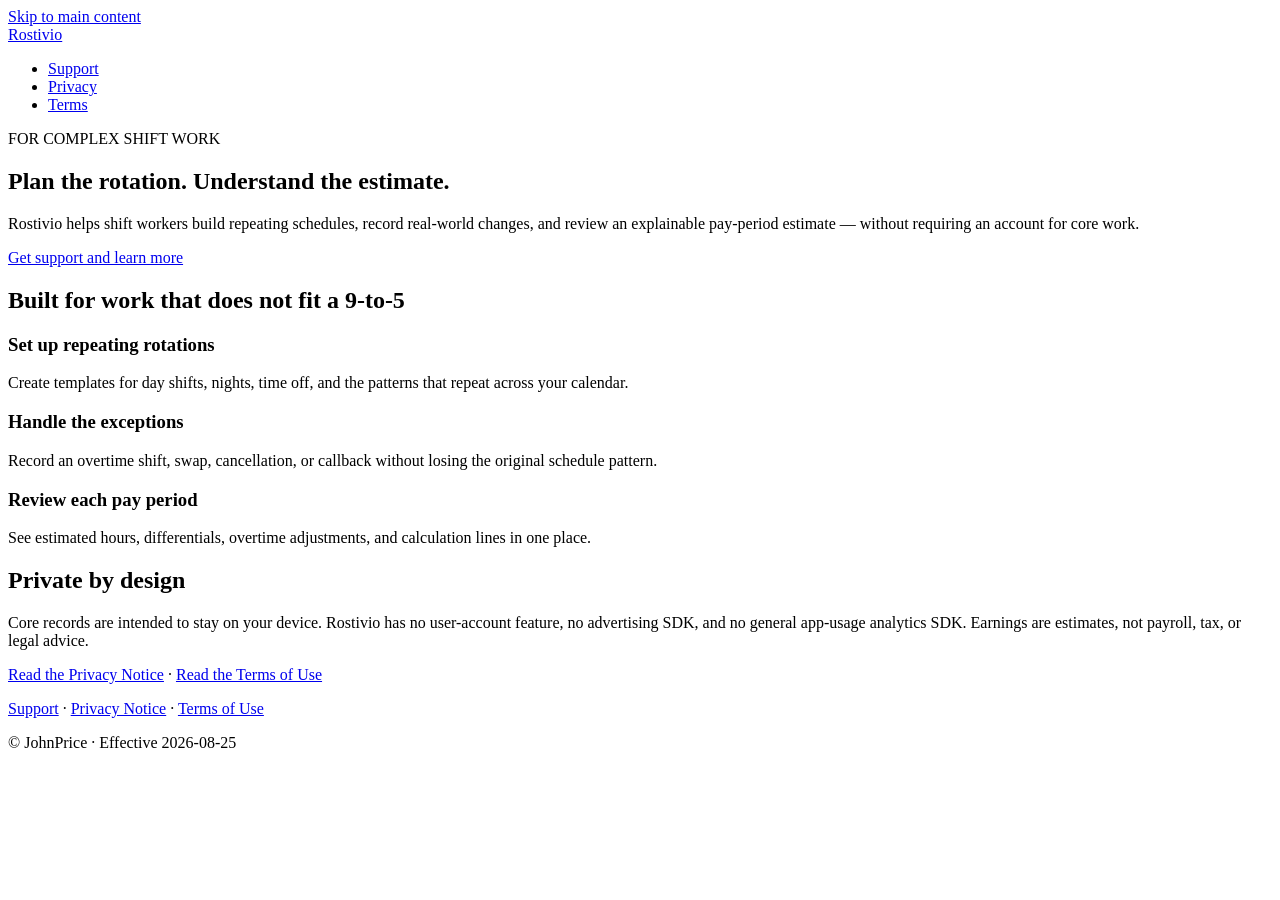
==== index.html @ 9d6a6869 "Update public website branding to Rostivio" ====
<!doctype html>
<html lang="en">
  <head>
    <meta charset="utf-8">
    <meta name="viewport" content="width=device-width, initial-scale=1">
    <meta name="description" content="Rostivio is an offline-first shift planner and pay-period estimate tool for complex schedules.">
    <link rel="canonical" href="https://johnpriceapps.github.io/shiftledger/index.html">
    <title>Rostivio — plan complex shifts with confidence</title>
    <link rel="stylesheet" href="styles.css">
  </head>
  <body>
    <a class="skip-link" href="#main">Skip to main content</a>
    <header>
      <nav aria-label="Primary">
        <a class="brand" href="index.html">Rostivio</a>
        <ul>
          <li><a href="support.html">Support</a></li>
          <li><a href="privacy.html">Privacy</a></li>
          <li><a href="terms.html">Terms</a></li>
        </ul>
      </nav>
    </header>
    <main id="main">
      <section class="hero" aria-labelledby="hero-title">
        <p class="eyebrow">FOR COMPLEX SHIFT WORK</p>
        <h1 id="hero-title">Plan the rotation. Understand the estimate.</h1>
        <p class="lead">Rostivio helps shift workers build repeating schedules, record real-world changes, and review an explainable pay-period estimate — without requiring an account for core work.</p>
        <p><a class="button" href="support.html">Get support and learn more</a></p>
      </section>
      <section aria-labelledby="made-for-title">
        <h2 id="made-for-title">Built for work that does not fit a 9-to-5</h2>
        <div class="feature-grid">
          <article>
            <h3>Set up repeating rotations</h3>
            <p>Create templates for day shifts, nights, time off, and the patterns that repeat across your calendar.</p>
          </article>
          <article>
            <h3>Handle the exceptions</h3>
            <p>Record an overtime shift, swap, cancellation, or callback without losing the original schedule pattern.</p>
          </article>
          <article>
            <h3>Review each pay period</h3>
            <p>See estimated hours, differentials, overtime adjustments, and calculation lines in one place.</p>
          </article>
        </div>
      </section>
      <section class="trust" aria-labelledby="trust-title">
        <h2 id="trust-title">Private by design</h2>
        <p>Core records are intended to stay on your device. Rostivio has no user-account feature, no advertising SDK, and no general app-usage analytics SDK. Earnings are estimates, not payroll, tax, or legal advice.</p>
        <p><a href="privacy.html">Read the Privacy Notice</a> · <a href="terms.html">Read the Terms of Use</a></p>
      </section>
    </main>
    <footer>
      <p><a href="support.html">Support</a> · <a href="privacy.html">Privacy Notice</a> · <a href="terms.html">Terms of Use</a></p>
      <p>© JohnPrice · Effective 2026-08-25</p>
    </footer>
  </body>
</html>
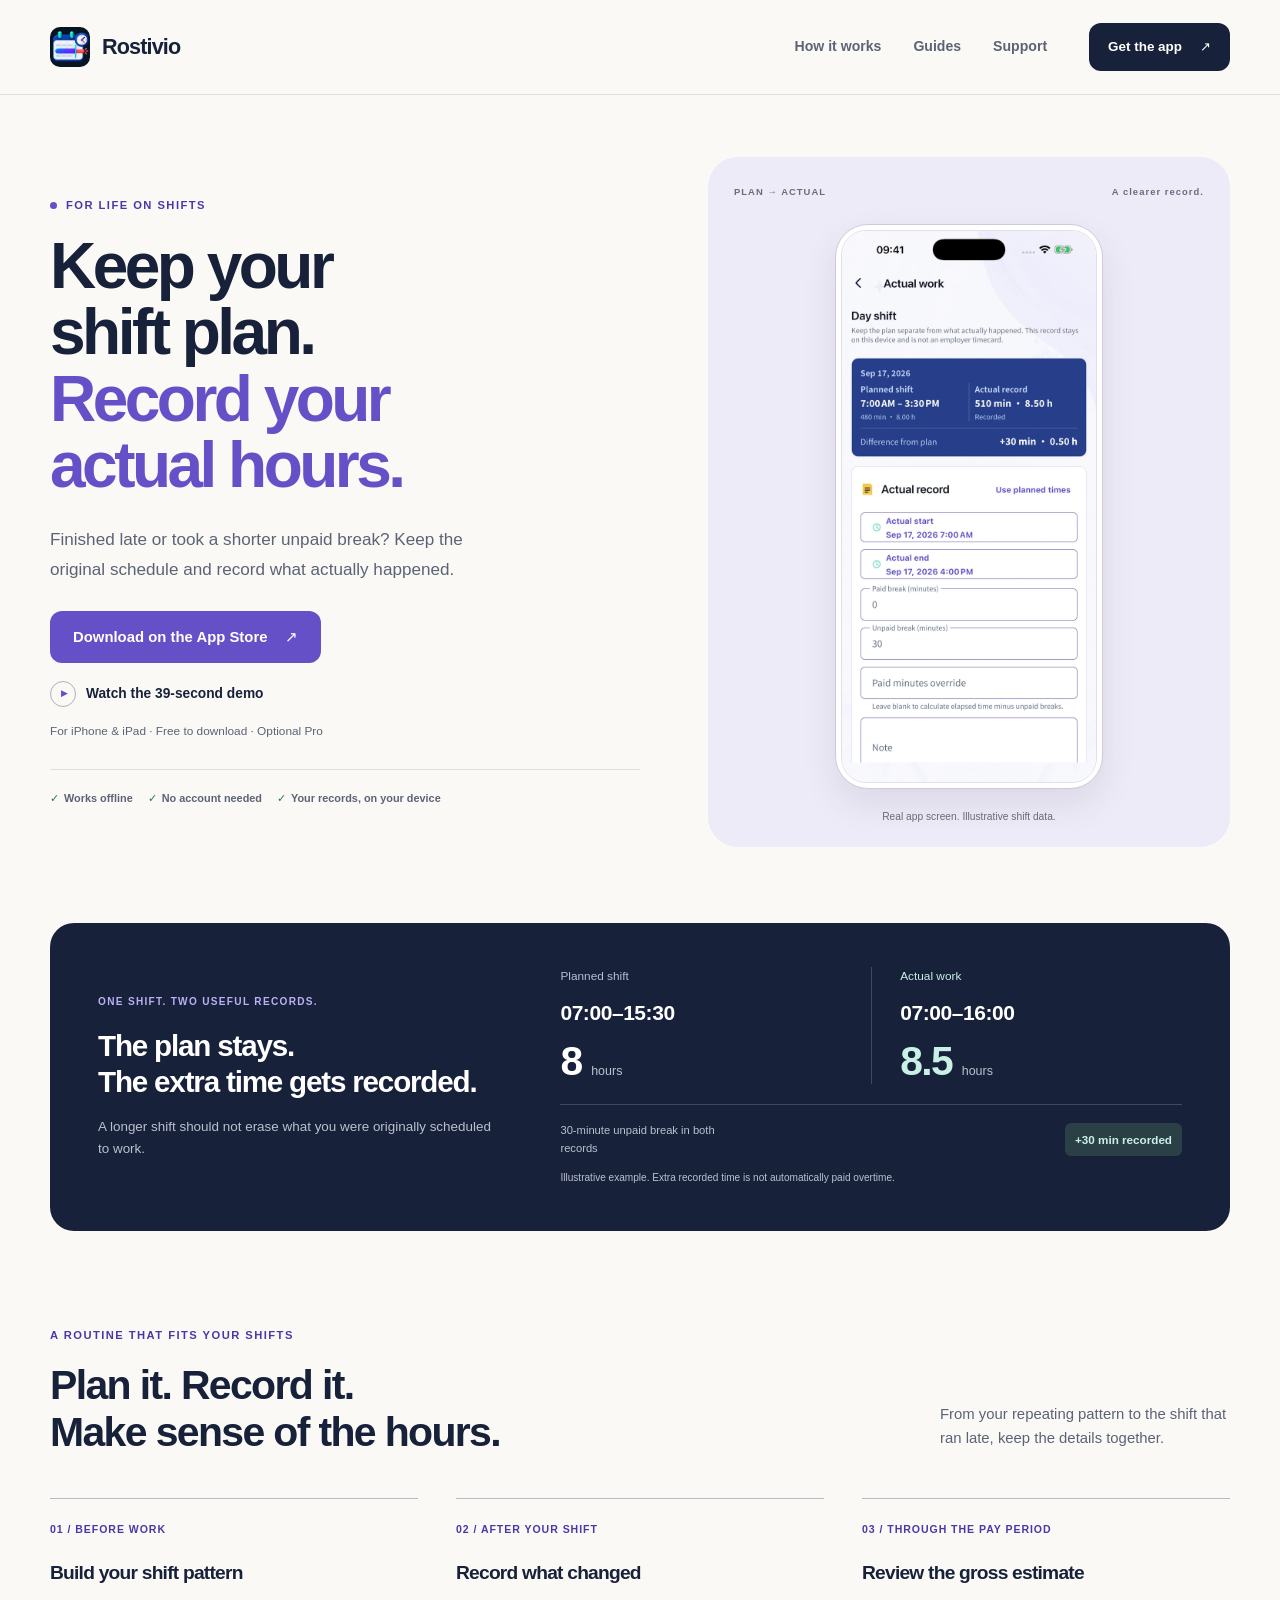
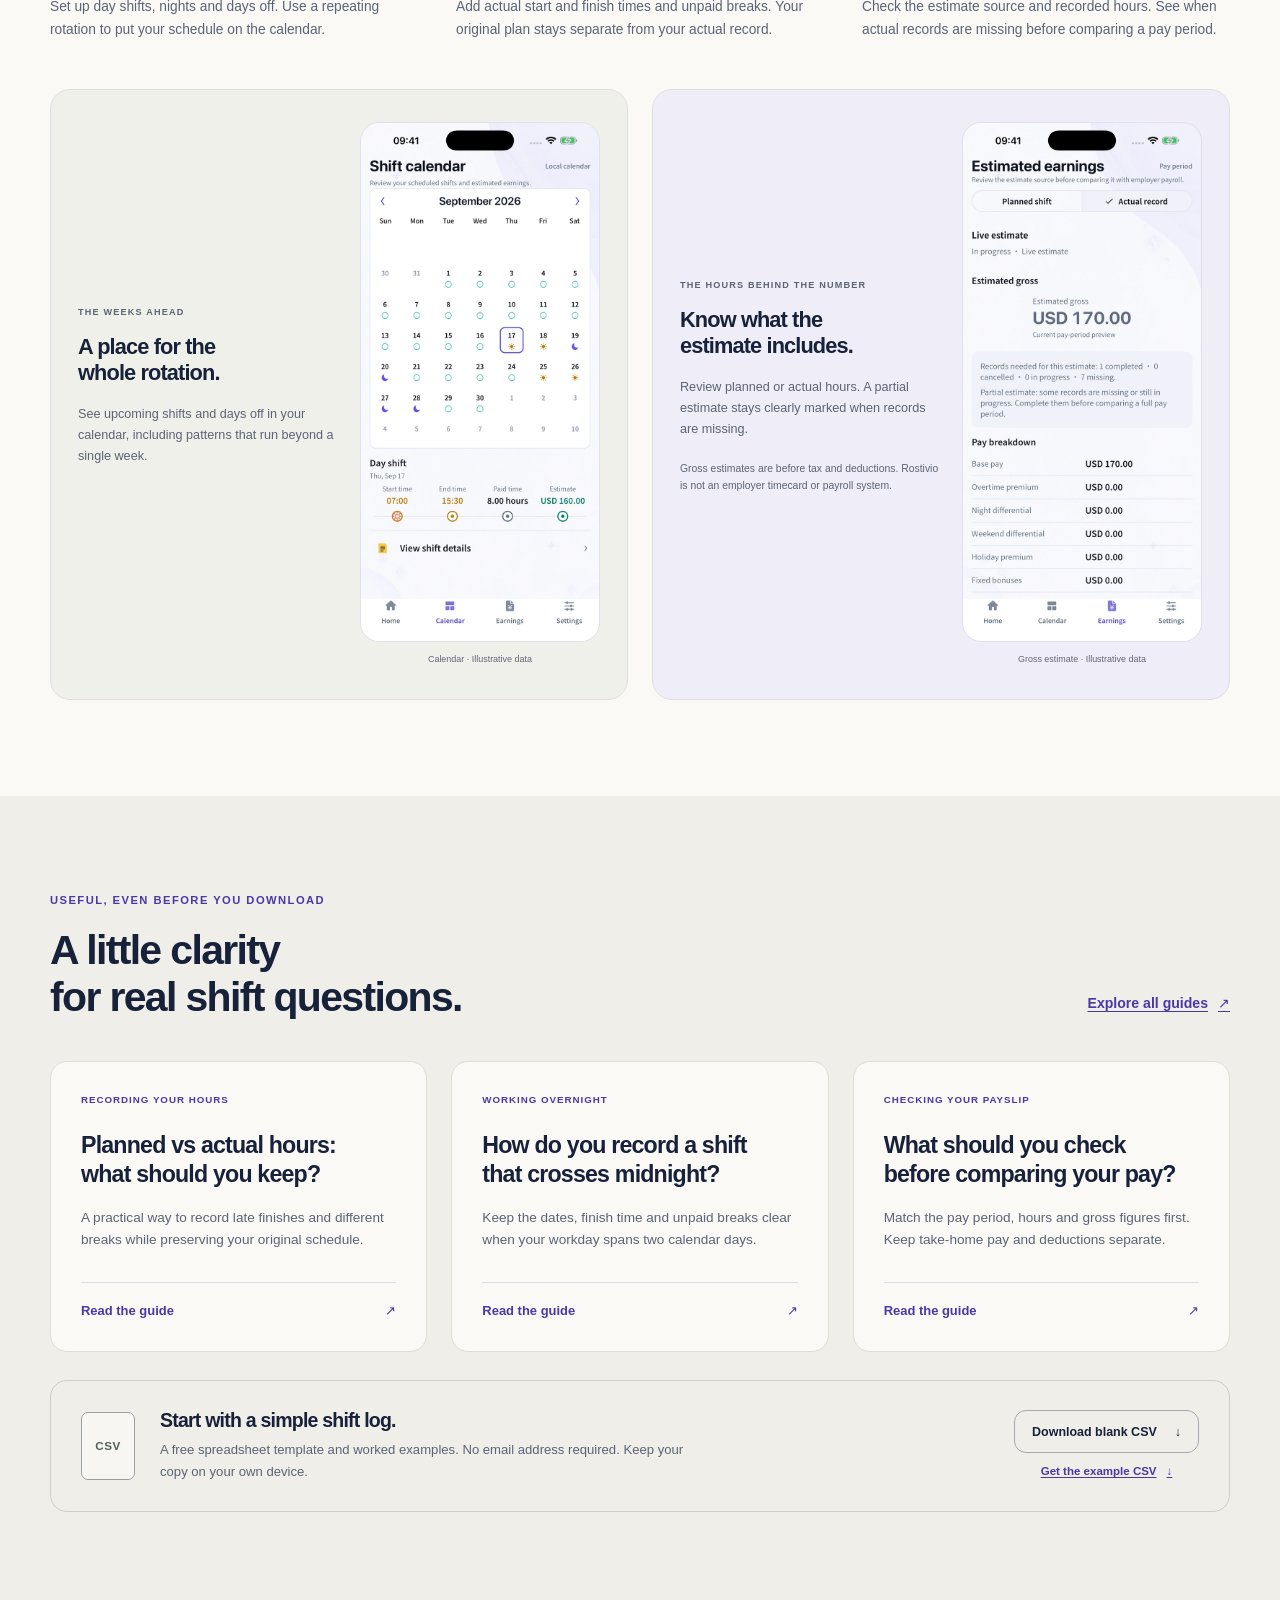
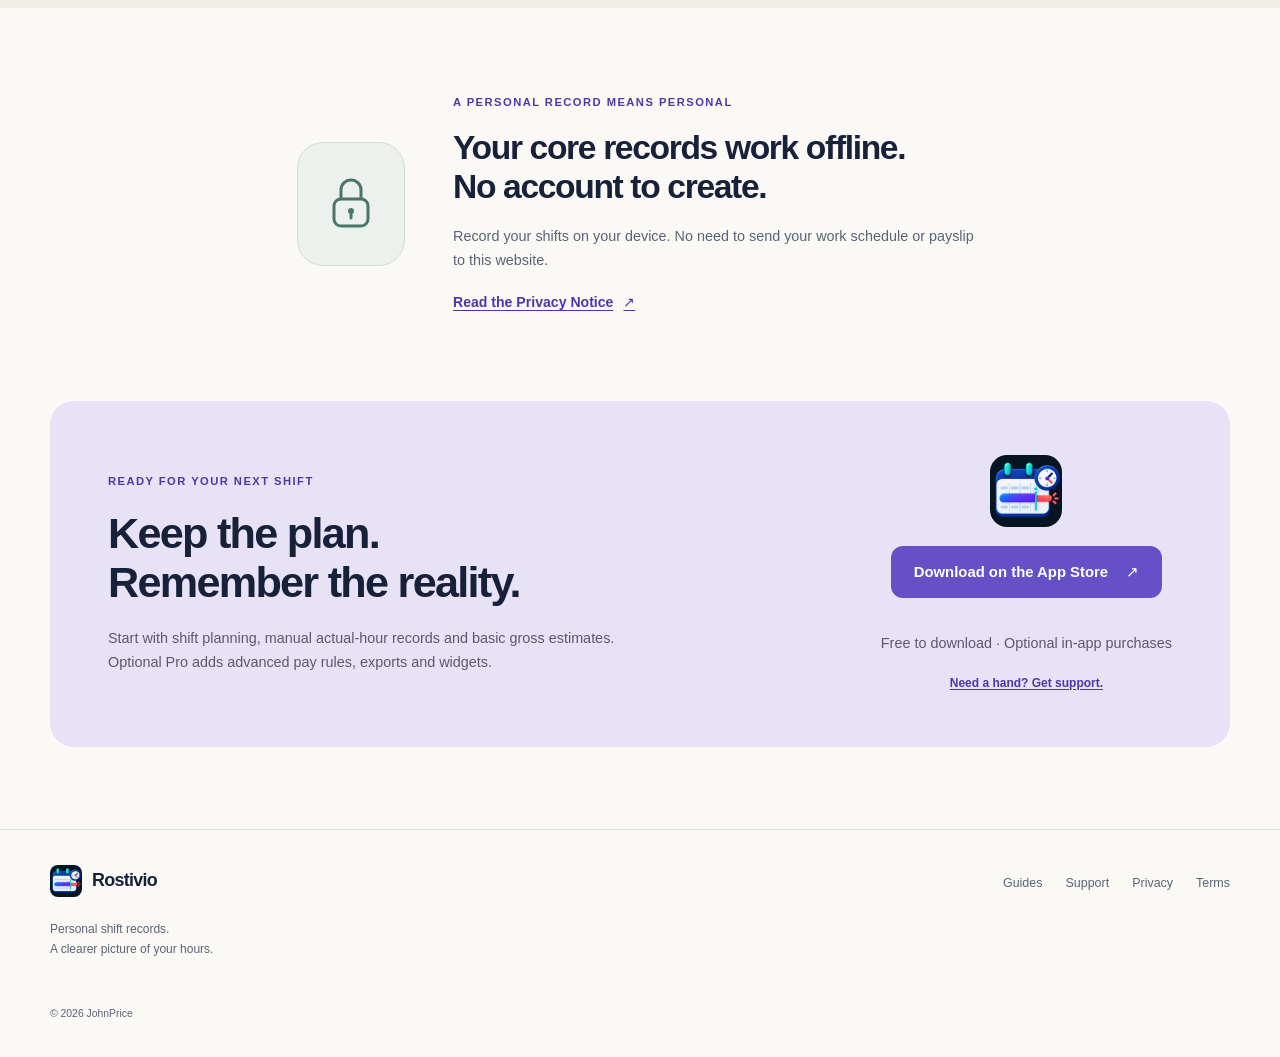
==== commit 4fea1801: "Launch Rostivio download homepage and guide navigation Add direct App Store entry points, real app s" ====
--- a/index.html
+++ b/index.html
@@ -1,58 +1,97 @@
 <!doctype html>
 <html lang="en">
-  <head>
-    <meta charset="utf-8">
-    <meta name="viewport" content="width=device-width, initial-scale=1">
-    <meta name="description" content="Rostivio is an offline-first shift planner and pay-period estimate tool for complex schedules.">
-    <link rel="canonical" href="https://johnpriceapps.github.io/shiftledger/index.html">
-    <title>Rostivio — plan complex shifts with confidence</title>
-    <link rel="stylesheet" href="styles.css">
-  </head>
-  <body>
-    <a class="skip-link" href="#main">Skip to main content</a>
-    <header>
-      <nav aria-label="Primary">
-        <a class="brand" href="index.html">Rostivio</a>
-        <ul>
-          <li><a href="support.html">Support</a></li>
-          <li><a href="privacy.html">Privacy</a></li>
-          <li><a href="terms.html">Terms</a></li>
-        </ul>
-      </nav>
-    </header>
-    <main id="main">
-      <section class="hero" aria-labelledby="hero-title">
-        <p class="eyebrow">FOR COMPLEX SHIFT WORK</p>
-        <h1 id="hero-title">Plan the rotation. Understand the estimate.</h1>
-        <p class="lead">Rostivio helps shift workers build repeating schedules, record real-world changes, and review an explainable pay-period estimate — without requiring an account for core work.</p>
-        <p><a class="button" href="support.html">Get support and learn more</a></p>
-      </section>
-      <section aria-labelledby="made-for-title">
-        <h2 id="made-for-title">Built for work that does not fit a 9-to-5</h2>
-        <div class="feature-grid">
-          <article>
-            <h3>Set up repeating rotations</h3>
-            <p>Create templates for day shifts, nights, time off, and the patterns that repeat across your calendar.</p>
-          </article>
-          <article>
-            <h3>Handle the exceptions</h3>
-            <p>Record an overtime shift, swap, cancellation, or callback without losing the original schedule pattern.</p>
-          </article>
-          <article>
-            <h3>Review each pay period</h3>
-            <p>See estimated hours, differentials, overtime adjustments, and calculation lines in one place.</p>
-          </article>
+<head>
+  <meta charset="utf-8">
+  <meta name="viewport" content="width=device-width, initial-scale=1">
+  <title>Rostivio — Shift Planner & Actual Work Hours for iPhone</title>
+  <meta name="description" content="Keep your shift plan and actual hours separate. Plan rotations, record breaks, and review gross pay estimates with Rostivio for iPhone and iPad. Free to download.">
+  <meta name="theme-color" content="#faf9f6">
+  <link rel="canonical" href="https://johnpriceapps.github.io/rostivio/">
+  <meta property="og:type" content="website">
+  <meta property="og:site_name" content="Rostivio">
+  <meta property="og:title" content="Keep your shift plan. Record your actual hours.">
+  <meta property="og:description" content="A personal shift planner and work-hours record for iPhone and iPad. Free to download. Core records work offline, without an account.">
+  <meta property="og:url" content="https://johnpriceapps.github.io/rostivio/">
+  <meta property="og:image" content="https://johnpriceapps.github.io/rostivio/assets/rostivio-icon-512.png">
+  <meta property="og:image:width" content="512">
+  <meta property="og:image:height" content="512">
+  <meta property="og:image:alt" content="Rostivio app icon: a calendar and clock">
+  <meta name="twitter:card" content="summary">
+  <meta name="twitter:title" content="Rostivio — Your plan and your actual hours">
+  <meta name="twitter:description" content="Plan shifts, record what actually happened, and review gross pay estimates.">
+  <meta name="twitter:image" content="https://johnpriceapps.github.io/rostivio/assets/rostivio-icon-512.png">
+  <link rel="icon" type="image/png" href="assets/rostivio-icon-96.png">
+  <link rel="apple-touch-icon" href="assets/rostivio-icon-512.png">
+  <link rel="stylesheet" href="site.css">
+</head>
+<body>
+  <a class="skip-link" href="#main">Skip to main content</a>
+  <header class="site-header">
+    <nav class="site-nav container" aria-label="Main navigation">
+      <a class="brand" href="./" aria-label="Rostivio home"><img src="assets/rostivio-icon-96.png" width="40" height="40" alt=""><span>Rostivio</span></a>
+      <div class="nav-links"><a href="#how-it-works">How it works</a><a href="guides/index.html">Guides</a><a href="support.html">Support</a></div>
+      <a class="button nav-download" href="https://apps.apple.com/app/id6810204869">Get the app <span aria-hidden="true">↗</span></a>
+    </nav>
+  </header>
+  <main id="main">
+    <section class="hero container" aria-labelledby="hero-title">
+      <div class="hero-copy">
+        <p class="eyebrow"><span class="eyebrow-dot" aria-hidden="true"></span> For life on shifts</p>
+        <h1 id="hero-title">Keep your<br> shift plan.<br> <span>Record your<br> actual hours.</span></h1>
+        <p class="hero-description">Finished late or took a shorter unpaid break? Keep the original schedule and record what actually happened.</p>
+        <div class="hero-actions">
+          <a class="button button-primary" href="https://apps.apple.com/app/id6810204869">Download on the App Store <span aria-hidden="true">↗</span></a>
+          <a class="text-link video-link" href="https://youtube.com/shorts/kN9sprrV914"><span class="play-icon" aria-hidden="true">▶</span> Watch the 39-second demo</a>
         </div>
-      </section>
-      <section class="trust" aria-labelledby="trust-title">
-        <h2 id="trust-title">Private by design</h2>
-        <p>Core records are intended to stay on your device. Rostivio has no user-account feature, no advertising SDK, and no general app-usage analytics SDK. Earnings are estimates, not payroll, tax, or legal advice.</p>
-        <p><a href="privacy.html">Read the Privacy Notice</a> · <a href="terms.html">Read the Terms of Use</a></p>
-      </section>
-    </main>
-    <footer>
-      <p><a href="support.html">Support</a> · <a href="privacy.html">Privacy Notice</a> · <a href="terms.html">Terms of Use</a></p>
-      <p>© JohnPrice · Effective 2026-08-25</p>
-    </footer>
-  </body>
+        <p class="download-note">For iPhone &amp; iPad · Free to download · Optional Pro</p>
+        <ul class="hero-trust" aria-label="Core app benefits"><li>Works offline</li><li>No account needed</li><li>Your records, on your device</li></ul>
+      </div>
+      <figure class="hero-visual">
+        <div class="visual-heading"><span class="mini-label">PLAN → ACTUAL</span><span class="mini-label">A clearer record.</span></div>
+        <div class="hero-screen-wrap"><img class="app-screen hero-screen" src="assets/actual-work.webp" width="660" height="1434" fetchpriority="high" alt="Rostivio Actual Work screen showing an 8-hour planned shift, 8.5 actual hours, and a 30-minute difference. Actual start is 7 AM, end is 4 PM, and unpaid break is 30 minutes."></div>
+        <figcaption>Real app screen. Illustrative shift data.</figcaption>
+      </figure>
+    </section>
+
+    <section class="example-section container" aria-labelledby="example-title">
+      <div class="example-intro"><p class="eyebrow">One shift. Two useful records.</p><h2 id="example-title">The plan stays.<br>The extra time gets recorded.</h2><p>A longer shift should not erase what you were originally scheduled to work.</p></div>
+      <div class="shift-comparison">
+        <div class="comparison-columns">
+          <div class="comparison-record"><p class="comparison-label">Planned shift</p><p class="comparison-time">07:00–15:30</p><p class="comparison-hours">8 <span>hours</span></p></div>
+          <div class="comparison-record actual"><p class="comparison-label">Actual work</p><p class="comparison-time">07:00–16:00</p><p class="comparison-hours">8.5 <span>hours</span></p></div>
+        </div>
+        <div class="comparison-result"><span>30-minute unpaid break in both records</span><strong>+30 min recorded</strong></div>
+        <p class="example-note">Illustrative example. Extra recorded time is not automatically paid overtime.</p>
+      </div>
+    </section>
+
+    <section class="workflow-section container section-space" id="how-it-works" aria-labelledby="workflow-title">
+      <div class="section-heading"><div><p class="eyebrow">A routine that fits your shifts</p><h2 id="workflow-title">Plan it. Record it.<br>Make sense of the hours.</h2></div><p>From your repeating pattern to the shift that ran late, keep the details together.</p></div>
+      <div class="workflow-grid">
+        <article class="workflow-step"><span class="step-number">01 / BEFORE WORK</span><h3>Build your shift pattern</h3><p>Set up day shifts, nights and days off. Use a repeating rotation to put your schedule on the calendar.</p></article>
+        <article class="workflow-step"><span class="step-number">02 / AFTER YOUR SHIFT</span><h3>Record what changed</h3><p>Add actual start and finish times and unpaid breaks. Your original plan stays separate from your actual record.</p></article>
+        <article class="workflow-step"><span class="step-number">03 / THROUGH THE PAY PERIOD</span><h3>Review the gross estimate</h3><p>Check the estimate source and recorded hours. See when actual records are missing before comparing a pay period.</p></article>
+      </div>
+      <div class="product-grid">
+        <article class="product-panel calendar-panel"><div class="product-copy"><p class="eyebrow">The weeks ahead</p><h3>A place for the whole rotation.</h3><p>See upcoming shifts and days off in your calendar, including patterns that run beyond a single week.</p></div><figure><img class="app-screen" src="assets/shift-calendar.webp" width="660" height="1434" loading="lazy" decoding="async" alt="Rostivio September calendar showing a repeating day, night and off-duty shift pattern."><figcaption>Calendar · Illustrative data</figcaption></figure></article>
+        <article class="product-panel earnings-panel"><div class="product-copy"><p class="eyebrow">The hours behind the number</p><h3>Know what the estimate includes.</h3><p>Review planned or actual hours. A partial estimate stays clearly marked when records are missing.</p><p class="product-fine-print">Gross estimates are before tax and deductions. Rostivio is not an employer timecard or payroll system.</p></div><figure><img class="app-screen" src="assets/gross-pay-estimate.webp" width="660" height="1434" loading="lazy" decoding="async" alt="Rostivio shows a USD 170 gross estimate from one completed actual record, with seven missing records and a visible partial-estimate notice."><figcaption>Gross estimate · Illustrative data</figcaption></figure></article>
+      </div>
+    </section>
+
+    <section class="guides-section section-space" aria-labelledby="guides-title"><div class="container">
+      <div class="section-heading"><div><p class="eyebrow">Useful, even before you download</p><h2 id="guides-title">A little clarity<br>for real shift questions.</h2></div><a class="text-link" href="guides/index.html">Explore all guides <span aria-hidden="true">↗</span></a></div>
+      <div class="guide-grid">
+        <article class="guide-card"><span class="guide-topic">RECORDING YOUR HOURS</span><h3><a href="guides/planned-vs-actual.html">Planned vs actual hours: what should you keep?</a></h3><p>A practical way to record late finishes and different breaks while preserving your original schedule.</p><a class="guide-read" href="guides/planned-vs-actual.html" aria-label="Read the planned vs actual hours guide">Read the guide <span aria-hidden="true">↗</span></a></article>
+        <article class="guide-card"><span class="guide-topic">WORKING OVERNIGHT</span><h3><a href="guides/overnight-shifts.html">How do you record a shift that crosses midnight?</a></h3><p>Keep the dates, finish time and unpaid breaks clear when your workday spans two calendar days.</p><a class="guide-read" href="guides/overnight-shifts.html" aria-label="Read the overnight shifts guide">Read the guide <span aria-hidden="true">↗</span></a></article>
+        <article class="guide-card"><span class="guide-topic">CHECKING YOUR PAYSLIP</span><h3><a href="guides/payslip-check.html">What should you check before comparing your pay?</a></h3><p>Match the pay period, hours and gross figures first. Keep take-home pay and deductions separate.</p><a class="guide-read" href="guides/payslip-check.html" aria-label="Read the payslip comparison guide">Read the guide <span aria-hidden="true">↗</span></a></article>
+      </div>
+      <div class="template-banner"><div class="template-symbol" aria-hidden="true">CSV</div><div class="template-copy"><h3>Start with a simple shift log.</h3><p>A free spreadsheet template and worked examples. No email address required. Keep your copy on your own device.</p></div><div class="template-actions"><a class="button button-secondary" href="downloads/shift-log-template.csv" download>Download blank CSV <span aria-hidden="true">↓</span></a><a class="text-link" href="downloads/shift-log-examples.csv" download>Get the example CSV <span aria-hidden="true">↓</span></a></div></div>
+    </div></section>
+
+    <section class="privacy-section container section-space" aria-labelledby="privacy-title"><div class="privacy-mark" aria-hidden="true"><svg viewBox="0 0 64 64" fill="none"><rect x="15" y="27" width="34" height="27" rx="7" stroke="currentColor" stroke-width="3"/><path d="M22 27v-9a10 10 0 0 1 20 0v9" stroke="currentColor" stroke-width="3"/><circle cx="32" cy="39" r="3" fill="currentColor"/><path d="M32 41v5" stroke="currentColor" stroke-width="3" stroke-linecap="round"/></svg></div><div><p class="eyebrow">A personal record means personal</p><h2 id="privacy-title">Your core records work offline.<br>No account to create.</h2><p>Record your shifts on your device. No need to send your work schedule or payslip to this website.</p><a class="text-link" href="privacy.html">Read the Privacy Notice <span aria-hidden="true">↗</span></a></div></section>
+
+    <section class="download-section container" aria-labelledby="download-title"><div><p class="eyebrow">Ready for your next shift</p><h2 id="download-title">Keep the plan.<br>Remember the reality.</h2><p>Start with shift planning, manual actual-hour records and basic gross estimates. Optional Pro adds advanced pay rules, exports and widgets.</p></div><div class="download-action"><img src="assets/rostivio-icon-96.png" width="72" height="72" alt="" loading="lazy"><a class="button button-primary" href="https://apps.apple.com/app/id6810204869">Download on the App Store <span aria-hidden="true">↗</span></a><p>Free to download · Optional in-app purchases</p><a class="text-link" href="support.html">Need a hand? Get support.</a></div></section>
+  </main>
+  <footer class="site-footer"><div class="container footer-inner"><div class="footer-brand"><a class="brand" href="./"><img src="assets/rostivio-icon-96.png" width="32" height="32" alt=""><span>Rostivio</span></a><p>Personal shift records.<br>A clearer picture of your hours.</p></div><nav class="footer-links" aria-label="Footer"><a href="guides/index.html">Guides</a><a href="support.html">Support</a><a href="privacy.html">Privacy</a><a href="terms.html">Terms</a></nav><small>© 2026 JohnPrice</small></div></footer>
+</body>
 </html>
--- a/site.css
+++ b/site.css
@@ -0,0 +1,242 @@
+:root {
+  color-scheme: light;
+  --ink: #172139; --muted: #5b6375; --purple: #6550c7; --purple-dark: #4c38a5;
+  --paper: #faf9f6; --line: #dedfe6; --lavender: #eeebf8; --mint: #c9f0e5;
+  font-family: Avenir, "Avenir Next", -apple-system, BlinkMacSystemFont, "Segoe UI", sans-serif;
+  color: var(--ink); background: var(--paper); font-synthesis: none;
+  text-rendering: optimizeLegibility; -webkit-font-smoothing: antialiased;
+}
+* { box-sizing: border-box; }
+html { scroll-behavior: smooth; scroll-padding-top: 100px; }
+body { margin: 0; font-size: 16px; line-height: 1.65; }
+img { max-width: 100%; height: auto; }
+a { color: var(--purple-dark); text-underline-offset: .2em; }
+a:hover { color: var(--purple); }
+a:focus-visible, button:focus-visible { outline: 3px solid #237966; outline-offset: 5px; }
+p { margin: 0 0 1rem; }
+h1, h2, h3 { margin: 0; font-weight: 700; line-height: 1.14; letter-spacing: -.04em; text-wrap: balance; }
+h2 { font-size: clamp(2rem, 3.2vw, 2.8rem); }
+h3 { font-size: 1.4rem; }
+figure { margin: 0; }
+button, input { font: inherit; }
+.container { width: min(1180px, calc(100% - 80px)); margin-inline: auto; }
+.section-space { padding-block: 96px; }
+.skip-link { position: fixed; top: 12px; left: 12px; transform: translateY(-180%); z-index: 100; padding: 12px 20px; color: #fff; background: var(--ink); border-radius: 8px; }
+.skip-link:focus { transform: translateY(0); color: #fff; }
+.site-header { border-bottom: 1px solid var(--line); }
+.site-nav { display: flex; align-items: center; justify-content: space-between; gap: 24px; min-height: 94px; }
+.brand { display: inline-flex; align-items: center; gap: 12px; flex-shrink: 0; color: var(--ink); font-size: 1.35rem; font-weight: 800; letter-spacing: -.04em; text-decoration: none; }
+.brand img { border-radius: 10px; }
+.brand:hover { color: var(--ink); }
+.nav-links { display: flex; align-items: center; flex-wrap: wrap; gap: 32px; margin-left: auto; margin-right: 18px; }
+.nav-links a { color: var(--muted); font-size: .88rem; font-weight: 600; text-decoration: none; }
+.nav-links a:hover, .nav-links a[aria-current="page"] { color: var(--purple-dark); text-decoration: underline; }
+.button { display: inline-flex; align-items: center; justify-content: center; gap: 18px; padding: 14px 22px; min-height: 48px; border: 1px solid transparent; border-radius: 12px; background: var(--ink); color: #fff; font-size: .93rem; font-weight: 700; line-height: 1.5; text-align: center; text-decoration: none; transition: background .15s ease, transform .15s ease; }
+.button:hover { background: #293650; color: #fff; }
+.button-primary { background: var(--purple); }
+.button-primary:hover { background: var(--purple-dark); }
+.button-secondary { background: transparent; color: var(--ink); border-color: #a4a7b3; }
+.button-secondary:hover { background: var(--ink); color: #fff; }
+.nav-download { padding: 10px 18px; font-size: .84rem; }
+.eyebrow { display: flex; align-items: center; gap: 9px; color: var(--purple-dark); font-size: .7rem; line-height: 1.5; font-weight: 800; letter-spacing: .13em; text-transform: uppercase; margin-bottom: 19px; }
+.eyebrow-dot { width: 7px; height: 7px; border-radius: 50%; background: var(--purple); }
+.text-link { display: inline-flex; align-items: center; gap: 10px; font-size: .88rem; font-weight: 700; line-height: 1.55; }
+.hero { display: grid; grid-template-columns: 1.13fr 1fr; align-items: center; gap: 68px; padding-block: 62px 76px; }
+.hero h1 { font-size: clamp(3.2rem, 5vw, 4.65rem); line-height: 1.04; letter-spacing: -.055em; margin-bottom: 26px; }
+.hero h1 span { color: var(--purple); }
+.hero-description { max-width: 460px; color: var(--muted); font-size: 1.07rem; line-height: 1.75; margin-bottom: 26px; }
+.hero-actions { display: flex; align-items: flex-start; flex-direction: column; gap: 18px; }
+.video-link { color: var(--ink); font-size: .86rem; text-decoration: none; }
+.video-link:hover { text-decoration: underline; }
+.play-icon { display: inline-grid; place-items: center; width: 26px; height: 26px; border: 1px solid #b1aec2; border-radius: 50%; color: var(--purple); font-size: 9px; padding-left: 2px; }
+.download-note { margin-top: 15px; margin-bottom: 27px; color: var(--muted); font-size: .74rem; }
+.hero-trust { display: flex; flex-wrap: wrap; gap: 6px 15px; margin: 0; padding: 20px 0 0; border-top: 1px solid var(--line); list-style: none; }
+.hero-trust li { color: var(--muted); font-size: .68rem; font-weight: 600; }
+.hero-trust li::before { content: "✓"; margin-right: 5px; color: #2e7462; }
+.hero-visual { position: relative; align-self: stretch; display: flex; flex-direction: column; justify-content: center; align-items: center; min-width: 0; padding: 27px 26px 21px; border-radius: 30px; background: var(--lavender); }
+.visual-heading { display: flex; justify-content: space-between; gap: 20px; width: 100%; margin-bottom: 24px; }
+.mini-label { color: #706883; font-size: .59rem; font-weight: 800; letter-spacing: .11em; }
+.hero-screen-wrap { width: min(268px, 79%); padding: 5px; border: 1px solid #cecadc; border-radius: 33px; background: #fff; box-shadow: 0 15px 34px #3a32501a; }
+.app-screen { display: block; width: 100%; border: 1px solid #e2dfec; border-radius: 25px; background: #fff; }
+.hero-visual figcaption { margin-top: 20px; font-size: .64rem; color: #6d667c; }
+.example-section { display: grid; grid-template-columns: .85fr 1.3fr; align-items: center; gap: 56px; padding: 44px 48px; border-radius: 24px; background: var(--ink); color: #fff; }
+.example-intro .eyebrow { color: #bbb0f5; font-size: .63rem; }
+.example-intro h2 { font-size: 1.85rem; line-height: 1.22; }
+.example-intro>p:last-child { margin: 16px 0 0; color: #bac0cf; font-size: .84rem; }
+.comparison-columns { display: grid; grid-template-columns: 1fr 1fr; border-bottom: 1px solid #41495d; padding-bottom: 20px; }
+.comparison-record { padding-right: 16px; }
+.comparison-record.actual { padding-left: 28px; border-left: 1px solid #41495d; }
+.comparison-label { color: #b8c0d2; font-size: .74rem; margin-bottom: 9px; }
+.actual .comparison-label { color: var(--mint); }
+.comparison-time { font-size: 1.31rem; font-weight: 700; letter-spacing: -.02em; margin-bottom: 9px; white-space: nowrap; }
+.comparison-hours { font-size: 2.55rem; font-weight: 700; line-height: 1.1; letter-spacing: -.04em; margin: 0; }
+.comparison-hours span { font-size: .78rem; letter-spacing: 0; font-weight: 500; color: #bcc2d0; }
+.actual .comparison-hours { color: var(--mint); }
+.comparison-result { display: flex; justify-content: space-between; align-items: center; gap: 18px; padding-top: 17px; }
+.comparison-result>span { max-width: 175px; font-size: .7rem; line-height: 1.55; color: #bac0cf; }
+.comparison-result strong { border-radius: 6px; background: #2b3f46; color: var(--mint); padding: 7px 10px; white-space: nowrap; font-size: .73rem; }
+.example-note { margin: 13px 0 0; font-size: .63rem; color: #bac0cf; }
+.section-heading { display: flex; justify-content: space-between; align-items: flex-end; gap: 40px; margin-bottom: 40px; }
+.section-heading>p { max-width: 290px; color: var(--muted); font-size: .93rem; margin: 0 0 5px; }
+.section-heading>.text-link { flex-shrink: 0; margin-bottom: 6px; }
+.workflow-grid { display: grid; grid-template-columns: repeat(3, minmax(0, 1fr)); gap: 38px; margin: 42px 0 48px; }
+.workflow-step { border-top: 1px solid #bcb8cc; padding-top: 22px; }
+.step-number { display: block; margin-bottom: 24px; color: var(--purple-dark); font-size: .66rem; font-weight: 800; letter-spacing: .09em; }
+.workflow-step h3 { font-size: 1.2rem; margin-bottom: 12px; }
+.workflow-step p { color: var(--muted); font-size: .86rem; margin: 0; }
+.product-grid { display: grid; grid-template-columns: 1fr 1fr; gap: 24px; }
+.product-panel { display: flex; align-items: center; gap: 20px; padding: 32px 27px; border: 1px solid #e0dfdf; border-radius: 20px; background: #f0f0eb; }
+.product-copy { flex: 1; min-width: 0; }
+.product-copy .eyebrow { font-size: .57rem; margin-bottom: 14px; }
+.product-copy h3 { font-size: clamp(1.2rem, 1.7vw, 1.65rem); line-height: 1.2; margin-bottom: 18px; }
+.product-copy>p { color: var(--muted); font-size: .79rem; }
+.product-copy>p.product-fine-print { margin-top: 20px; font-size: .65rem; line-height: 1.65; }
+.earnings-panel { background: #efedf7; }
+.product-panel figure { width: 46%; flex-shrink: 0; }
+.product-panel .app-screen { border-radius: 19px; }
+.product-panel figcaption { margin-top: 10px; font-size: .56rem; color: #656477; text-align: center; }
+.guides-section { background: #efeee9; }
+.guide-grid { display: grid; grid-template-columns: repeat(3, minmax(0, 1fr)); gap: 24px; }
+.guide-card { display: flex; flex-direction: column; align-items: flex-start; padding: 30px; border: 1px solid #deddd7; border-radius: 17px; background: var(--paper); }
+.guide-topic { color: var(--purple-dark); font-size: .61rem; font-weight: 800; letter-spacing: .1em; margin-bottom: 23px; }
+.guide-card h3 { font-size: 1.45rem; line-height: 1.25; letter-spacing: -.035em; }
+.guide-card h3 a { color: var(--ink); text-decoration: none; }
+.guide-card h3 a:hover { text-decoration: underline; }
+.guide-card p { font-size: .85rem; color: var(--muted); margin-top: 18px; margin-bottom: 30px; }
+.guide-read { display: flex; justify-content: space-between; width: 100%; margin-top: auto; padding-top: 17px; border-top: 1px solid var(--line); font-size: .81rem; font-weight: 700; text-decoration: none; }
+.guide-read:hover { text-decoration: underline; }
+.template-banner { display: flex; align-items: center; gap: 25px; margin-top: 28px; padding: 28px 30px; border: 1px solid #cecdc7; border-radius: 17px; }
+.template-symbol { display: grid; place-items: center; width: 54px; height: 68px; flex-shrink: 0; border: 1px solid #9b9fa4; border-radius: 7px; color: #50605a; font-size: .73rem; font-weight: 800; letter-spacing: .04em; background: #f7f6f2; }
+.template-copy { flex: 1; }
+.template-copy h3 { font-size: 1.22rem; margin-bottom: 8px; }
+.template-copy p { color: var(--muted); font-size: .82rem; max-width: 540px; margin-bottom: 0; }
+.template-actions { display: flex; flex-direction: column; align-items: center; gap: 10px; flex-shrink: 0; }
+.template-actions .button { font-size: .78rem; min-height: 43px; padding: 11px 17px; }
+.template-actions .text-link { font-size: .72rem; }
+.privacy-section { display: flex; align-items: center; justify-content: center; gap: 48px; padding-block: 86px; }
+.privacy-mark { display: grid; place-items: center; width: 108px; height: 124px; flex-shrink: 0; border: 1px solid #d4dcda; border-radius: 26px; background: #ecf1ed; color: #4a7768; }
+.privacy-mark svg { width: 64px; }
+.privacy-section h2 { font-size: 2.1rem; margin-bottom: 19px; }
+.privacy-section p:not(.eyebrow) { max-width: 530px; color: var(--muted); font-size: .9rem; }
+.download-section { display: grid; grid-template-columns: 1fr auto; gap: 70px; align-items: center; padding: 54px 58px; border-radius: 24px; background: #e8e2f7; }
+.download-section h2 { font-size: 2.7rem; }
+.download-section>div>p:not(.eyebrow) { color: #5c5670; font-size: .9rem; margin-top: 20px; margin-bottom: 0; max-width: 540px; }
+.download-action { display: flex; flex-direction: column; align-items: center; gap: 14px; }
+.download-action>img { border-radius: 17px; margin-bottom: 5px; }
+.download-section .download-action>p { margin: 0; color: #5c5670; font-size: .67rem; text-align: center; }
+.download-action>.text-link { font-size: .75rem; margin-top: 4px; }
+.site-footer { margin-top: 82px; padding-block: 35px; border-top: 1px solid var(--line); }
+.footer-inner { display: flex; align-items: flex-start; gap: 45px; flex-wrap: wrap; }
+.footer-brand { margin-right: auto; }
+.site-footer .brand { font-size: 1.12rem; gap: 10px; }
+.site-footer .brand img { border-radius: 8px; }
+.site-footer p { color: var(--muted); font-size: .75rem; margin-top: 15px; margin-bottom: 0; }
+.footer-links { display: flex; gap: 23px; flex-wrap: wrap; padding-top: 8px; }
+.footer-links a { color: var(--muted); font-size: .78rem; text-decoration: none; }
+.footer-links a:hover { color: var(--purple-dark); text-decoration: underline; }
+.site-footer small { flex-basis: 100%; color: var(--muted); font-size: .65rem; }
+@media (min-width: 1450px) { .hero h1 { font-size: 4.7rem; } }
+@media (max-width: 1100px) {
+  .container { width: min(1180px, calc(100% - 56px)); }
+  .hero { gap: 40px; } .hero h1 { font-size: 3.55rem; }
+  .hero-visual { padding-inline: 20px; } .hero-screen-wrap { width: min(258px, 90%); }
+  .hero-description { font-size: 1rem; }
+  .example-section { padding: 38px 34px; gap: 30px; } .example-intro h2 { font-size: 1.55rem; }
+  .comparison-time { font-size: 1.13rem; } .comparison-record.actual { padding-left: 19px; }
+  .product-panel { gap: 15px; padding: 26px 20px; } .product-panel figure { width: 44%; }
+  .guide-card { padding: 26px; } .guide-card h3 { font-size: 1.24rem; }
+  .download-section { gap: 36px; padding: 44px 38px; } .download-section h2 { font-size: 2.35rem; }
+}
+@media (max-width: 820px) {
+  .site-nav { min-height: 84px; gap: 18px; } .nav-links { gap: 17px; margin-right: 0; }
+  .nav-links a { font-size: .78rem; } .brand { font-size: 1.22rem; }
+  .nav-download { font-size: .76rem; padding: 9px 12px; gap: 9px; min-height: 42px; }
+  .hero { gap: 24px; padding-top: 45px; } .hero h1 { font-size: 3.04rem; }
+  .hero-visual { padding-inline: 15px; justify-content: flex-start; }
+  .visual-heading { flex-direction: column; gap: 3px; margin-bottom: 20px; }
+  .hero-screen-wrap { width: 100%; border-radius: 27px; } .app-screen { border-radius: 21px; }
+  .hero-visual figcaption { text-align: center; } .hero-actions .button { font-size: .8rem; padding-inline: 16px; }
+  .hero-description { font-size: .91rem; } .hero-trust { flex-direction: column; }
+  .example-section { grid-template-columns: 1fr; gap: 30px; } .example-intro h2 br { display: none; }
+  .example-intro h2 { font-size: 1.8rem; } .comparison-result>span { max-width: none; }
+  .section-space { padding-block: 72px; } .section-heading { gap: 24px; }
+  .section-heading>p { max-width: 240px; font-size: .85rem; }
+  .workflow-grid { gap: 24px; } .workflow-step h3 { font-size: 1.1rem; }
+  .workflow-step p { font-size: .8rem; } .step-number { font-size: .56rem; }
+  .product-panel { flex-direction: column; align-items: flex-start; }
+  .product-panel figure { width: min(178px, 76%); align-self: center; margin-top: 12px; }
+  .product-copy>p { font-size: .83rem; } .product-copy h3 { font-size: 1.47rem; }
+  .guide-grid { gap: 14px; } .guide-card { padding: 21px 18px; }
+  .guide-card h3 { font-size: 1.12rem; } .guide-card p { font-size: .8rem; } .guide-topic { font-size: .54rem; }
+  .template-banner { flex-wrap: wrap; gap: 20px; }
+  .template-actions { flex-basis: 100%; flex-direction: row; justify-content: flex-start; margin-left: 74px; gap: 20px; }
+  .privacy-section { gap: 30px; } .privacy-section h2 { font-size: 1.8rem; }
+  .download-section { grid-template-columns: 1fr; gap: 34px; text-align: center; }
+  .download-section .eyebrow { justify-content: center; }
+  .download-section>div>p:not(.eyebrow) { margin-inline: auto; }
+}
+@media (max-width: 600px) {
+  .container { width: calc(100% - 40px); }
+  .site-nav { min-height: 82px; flex-wrap: wrap; gap: 15px; padding-block: 17px 15px; }
+  .brand { font-size: 1.21rem; gap: 10px; } .brand img { width: 36px; height: 36px; }
+  .nav-download { margin-left: auto; order: 1; }
+  .nav-links { order: 2; width: 100%; margin: 0; padding-top: 1px; justify-content: space-between; }
+  .nav-links a { font-size: .78rem; padding-block: 4px; }
+  .hero { grid-template-columns: 1fr; padding-block: 39px 40px; gap: 34px; }
+  .hero h1 { font-size: clamp(3.05rem, 11.2vw, 4.1rem); line-height: 1.045; margin-bottom: 23px; }
+  .hero .eyebrow { font-size: .63rem; margin-bottom: 19px; }
+  .hero-description { max-width: 420px; font-size: 1rem; line-height: 1.7; margin-bottom: 24px; }
+  .hero-actions { gap: 16px; } .hero-actions .button { font-size: .87rem; padding: 15px 20px; }
+  .hero-trust { flex-direction: row; gap: 7px 13px; padding-top: 17px; } .hero-trust li { font-size: .64rem; }
+  .download-note { font-size: .68rem; margin-bottom: 19px; }
+  .hero-visual { padding: 24px 25px 21px; border-radius: 24px; }
+  .visual-heading { flex-direction: row; margin-bottom: 23px; }
+  .hero-screen-wrap { width: min(255px, 83%); padding: 5px; border-radius: 32px; }
+  .hero-screen { border-radius: 25px; } .hero-visual figcaption { margin-top: 18px; }
+  .example-section { padding: 29px 24px; gap: 24px; border-radius: 19px; }
+  .example-intro h2 { font-size: 1.57rem; } .example-intro h2 br { display: initial; }
+  .example-intro .eyebrow { font-size: .55rem; margin-bottom: 16px; }
+  .comparison-record { padding-right: 12px; } .comparison-record.actual { padding-left: 15px; }
+  .comparison-time { font-size: 1.03rem; } .comparison-label { font-size: .65rem; }
+  .comparison-hours { font-size: 2.35rem; } .comparison-hours span { font-size: .7rem; }
+  .comparison-result { gap: 12px; } .comparison-result>span { max-width: 135px; font-size: .62rem; }
+  .comparison-result strong { font-size: .63rem; padding: 6px 8px; } .example-note { font-size: .6rem; }
+  .section-space { padding-block: 58px; }
+  .section-heading { flex-direction: column; align-items: flex-start; gap: 20px; margin-bottom: 28px; }
+  .section-heading>p { max-width: 340px; font-size: .9rem; } .section-heading .eyebrow { font-size: .61rem; }
+  h2 { font-size: 2rem; }
+  .workflow-grid { grid-template-columns: 1fr; gap: 26px; margin-block: 28px 34px; }
+  .workflow-step { padding-top: 19px; } .step-number { margin-bottom: 15px; font-size: .61rem; }
+  .workflow-step h3 { font-size: 1.24rem; margin-bottom: 10px; } .workflow-step p { font-size: .9rem; }
+  .product-grid { grid-template-columns: 1fr; gap: 20px; }
+  .product-panel { flex-direction: row; align-items: center; padding: 26px 21px; gap: 16px; }
+  .product-copy .eyebrow { font-size: .51rem; } .product-copy h3 { font-size: 1.33rem; margin-bottom: 14px; }
+  .product-copy>p { font-size: .76rem; } .product-copy>p.product-fine-print { font-size: .6rem; margin-top: 15px; }
+  .product-panel figure { width: 43%; margin-top: 0; } .product-panel .app-screen { border-radius: 15px; }
+  .product-panel figcaption { font-size: .5rem; }
+  .guide-grid { grid-template-columns: 1fr; gap: 18px; } .guide-card { padding: 27px; }
+  .guide-card h3 { font-size: 1.52rem; } .guide-topic { font-size: .6rem; margin-bottom: 18px; }
+  .guide-card p { font-size: .89rem; margin-block: 15px 24px; } .guide-read { font-size: .84rem; }
+  .template-banner { padding: 24px; gap: 15px; margin-top: 22px; }
+  .template-symbol { width: 40px; height: 53px; font-size: .63rem; }
+  .template-copy h3 { font-size: 1.13rem; } .template-copy p { font-size: .78rem; }
+  .template-actions { margin-left: 0; flex-direction: column; align-items: flex-start; gap: 13px; padding-top: 6px; }
+  .template-actions .button { width: 100%; font-size: .82rem; } .template-actions .text-link { align-self: center; font-size: .75rem; }
+  .privacy-section { align-items: flex-start; gap: 23px; flex-direction: column; }
+  .privacy-mark { width: 64px; height: 72px; border-radius: 17px; } .privacy-mark svg { width: 42px; }
+  .privacy-section h2 { font-size: 1.83rem; } .privacy-section .eyebrow { font-size: .59rem; }
+  .download-section { padding: 35px 25px; gap: 25px; border-radius: 20px; }
+  .download-section h2 { font-size: 2rem; } .download-section .eyebrow { font-size: .59rem; }
+  .download-section>div>p:not(.eyebrow) { font-size: .85rem; }
+  .download-section .button { font-size: .79rem; padding-inline: 17px; gap: 10px; }
+  .download-section .download-action>p { font-size: .6rem; }
+  .site-footer { margin-top: 55px; padding-block: 28px; } .footer-inner { gap: 26px; }
+  .footer-links { flex-basis: 100%; justify-content: space-between; padding-top: 0; gap: 15px; }
+}
+@media (max-width: 360px) {
+  .container { width: calc(100% - 32px); } .hero h1 { font-size: 2.85rem; }
+  .example-section { padding-inline: 18px; } .comparison-time { font-size: .95rem; }
+  .product-panel { flex-direction: column; align-items: flex-start; } .product-panel figure { width: 66%; }
+  .product-copy h3 { font-size: 1.5rem; } .product-copy>p { font-size: .86rem; }
+}
+@media (prefers-reduced-motion: reduce) { html { scroll-behavior: auto; } .button { transition: none; } }
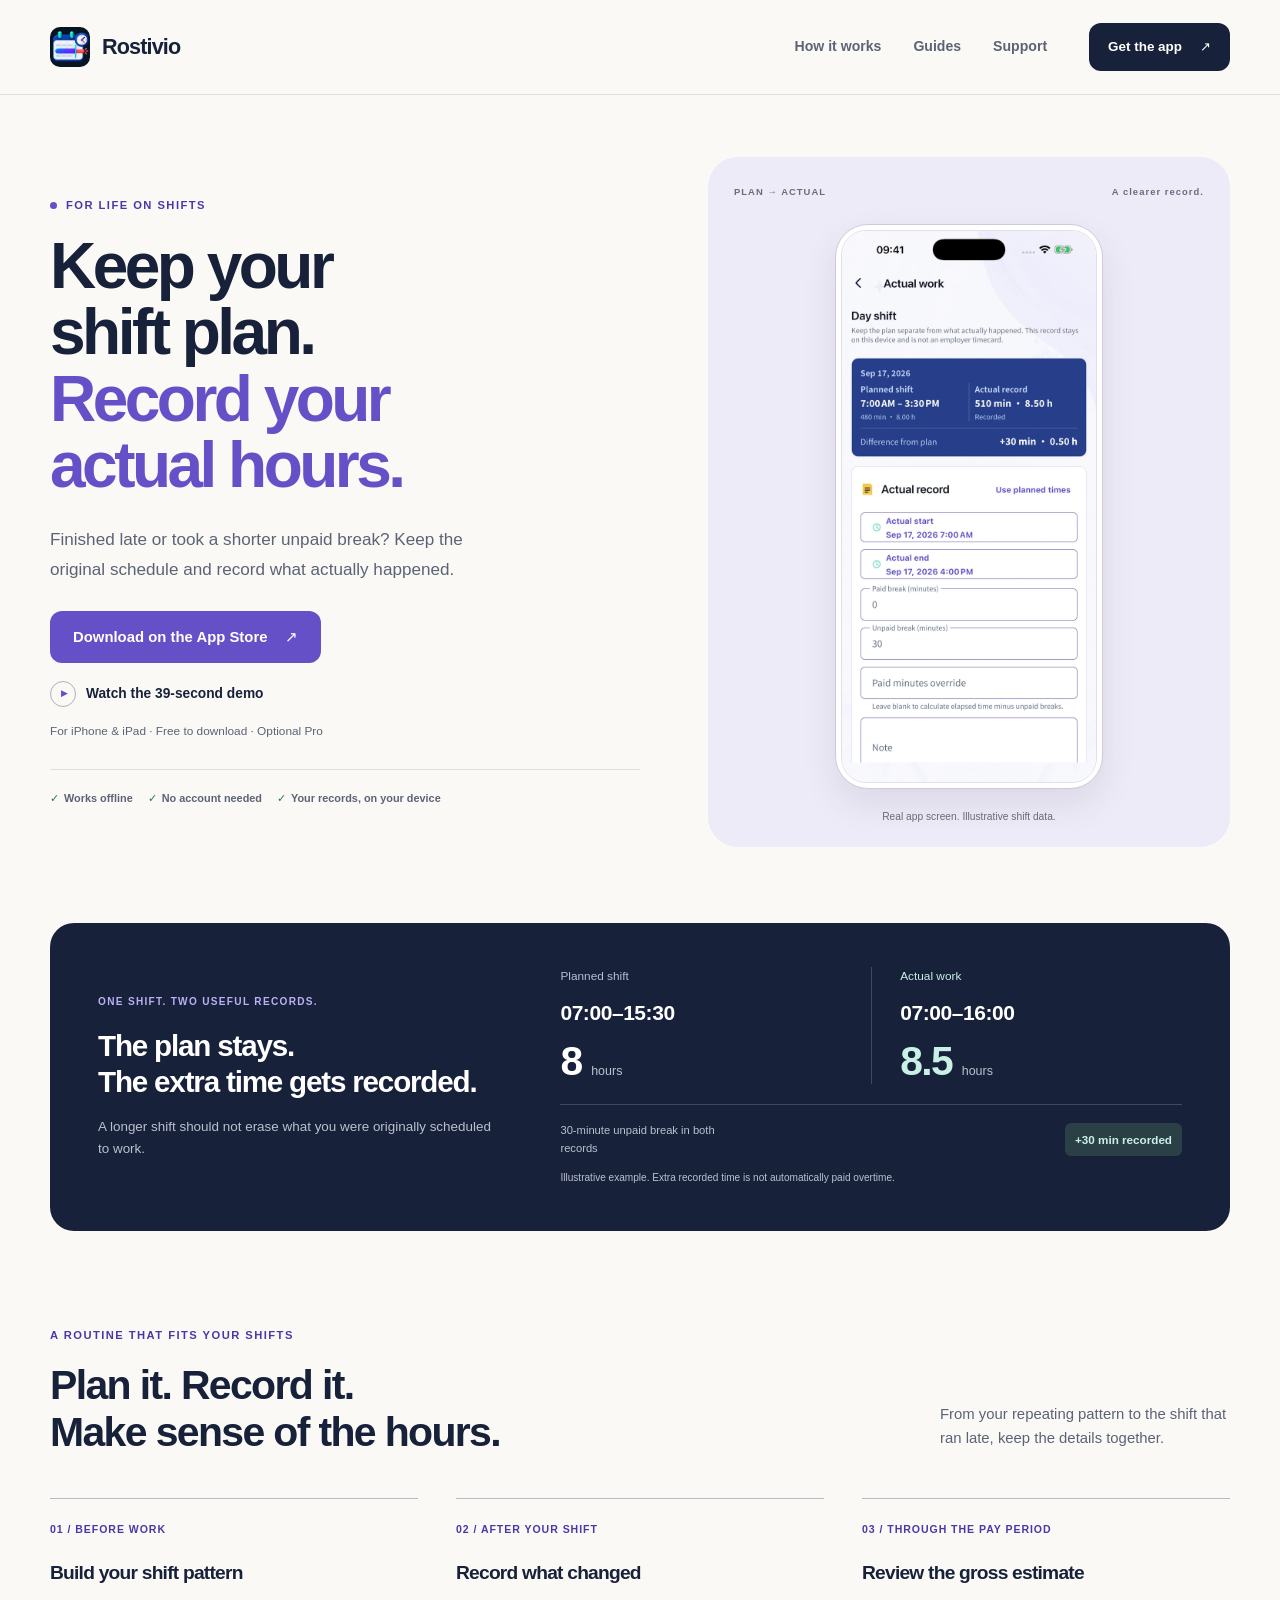
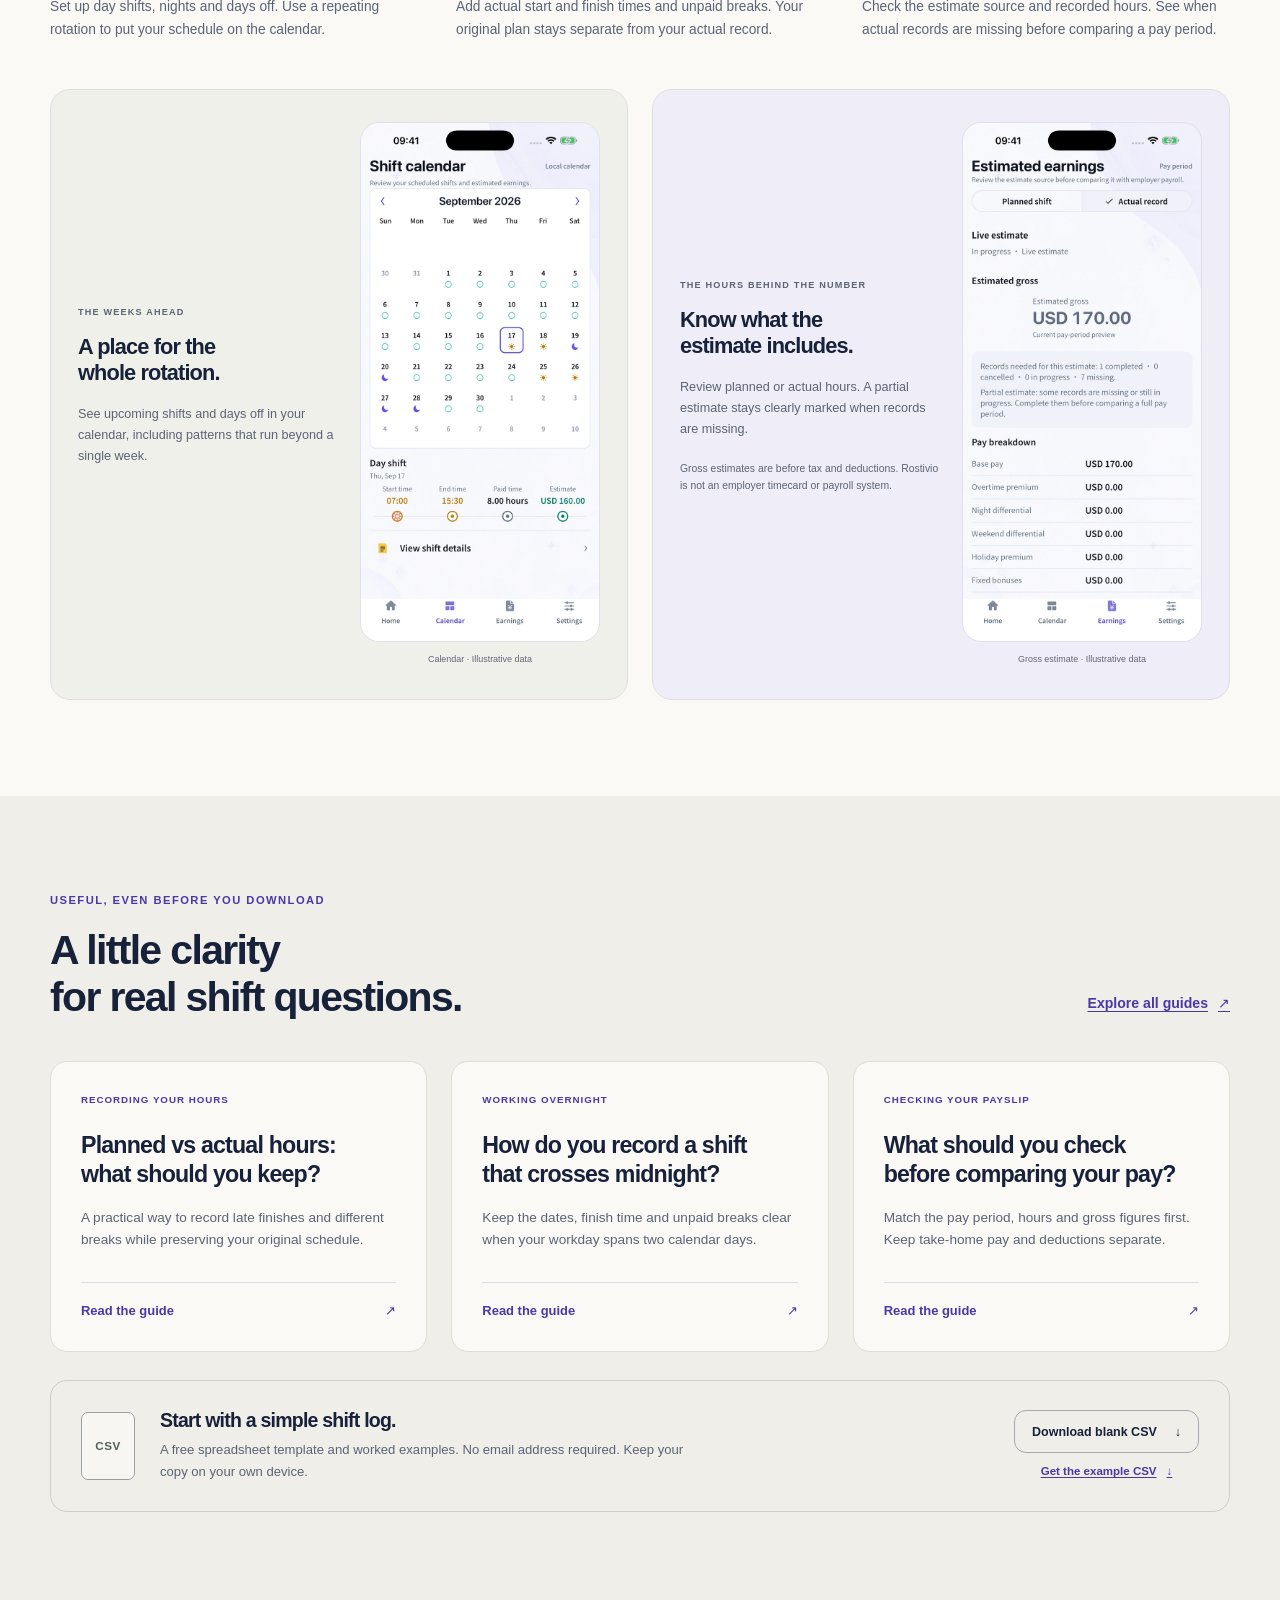
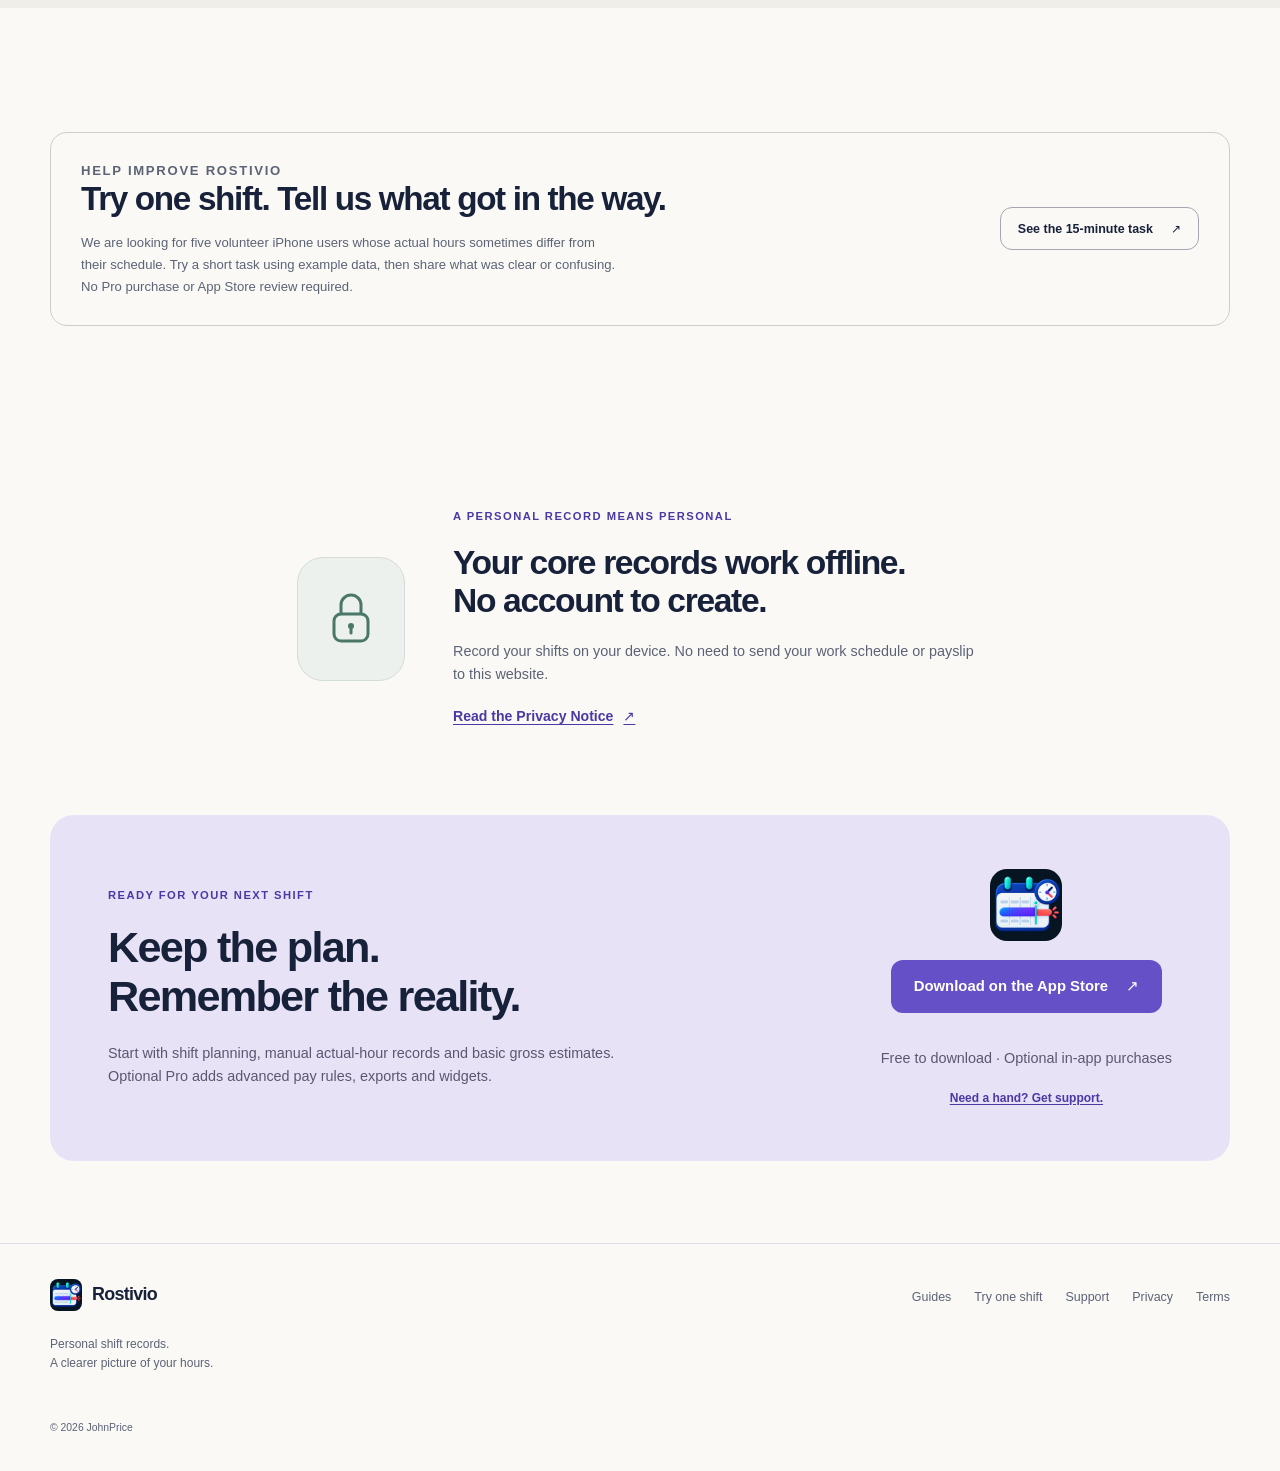
==== commit 157fda5d: "Add a voluntary one-shift feedback task and website entry Add a free 15-minute task with optional fe" ====
--- a/index.html
+++ b/index.html
@@ -22,7 +22,7 @@
   <meta name="twitter:image" content="https://johnpriceapps.github.io/rostivio/assets/rostivio-icon-512.png">
   <link rel="icon" type="image/png" href="assets/rostivio-icon-96.png">
   <link rel="apple-touch-icon" href="assets/rostivio-icon-512.png">
-  <link rel="stylesheet" href="site.css">
+  <link rel="stylesheet" href="site.css?v=20260918">
 </head>
 <body>
   <a class="skip-link" href="#main">Skip to main content</a>
@@ -88,10 +88,17 @@
       <div class="template-banner"><div class="template-symbol" aria-hidden="true">CSV</div><div class="template-copy"><h3>Start with a simple shift log.</h3><p>A free spreadsheet template and worked examples. No email address required. Keep your copy on your own device.</p></div><div class="template-actions"><a class="button button-secondary" href="downloads/shift-log-template.csv" download>Download blank CSV <span aria-hidden="true">↓</span></a><a class="text-link" href="downloads/shift-log-examples.csv" download>Get the example CSV <span aria-hidden="true">↓</span></a></div></div>
     </div></section>
 
+    <section class="container section-space" aria-labelledby="try-one-shift-title">
+      <div class="template-banner">
+        <div class="template-copy"><p class="eyebrow">Help improve Rostivio</p><h2 id="try-one-shift-title">Try one shift. Tell us what got in the way.</h2><p>We are looking for five volunteer iPhone users whose actual hours sometimes differ from their schedule. Try a short task using example data, then share what was clear or confusing. No Pro purchase or App Store review required.</p></div>
+        <div class="template-actions"><a class="button button-secondary" href="try-one-shift.html">See the 15-minute task <span aria-hidden="true">↗</span></a></div>
+      </div>
+    </section>
+
     <section class="privacy-section container section-space" aria-labelledby="privacy-title"><div class="privacy-mark" aria-hidden="true"><svg viewBox="0 0 64 64" fill="none"><rect x="15" y="27" width="34" height="27" rx="7" stroke="currentColor" stroke-width="3"/><path d="M22 27v-9a10 10 0 0 1 20 0v9" stroke="currentColor" stroke-width="3"/><circle cx="32" cy="39" r="3" fill="currentColor"/><path d="M32 41v5" stroke="currentColor" stroke-width="3" stroke-linecap="round"/></svg></div><div><p class="eyebrow">A personal record means personal</p><h2 id="privacy-title">Your core records work offline.<br>No account to create.</h2><p>Record your shifts on your device. No need to send your work schedule or payslip to this website.</p><a class="text-link" href="privacy.html">Read the Privacy Notice <span aria-hidden="true">↗</span></a></div></section>
 
     <section class="download-section container" aria-labelledby="download-title"><div><p class="eyebrow">Ready for your next shift</p><h2 id="download-title">Keep the plan.<br>Remember the reality.</h2><p>Start with shift planning, manual actual-hour records and basic gross estimates. Optional Pro adds advanced pay rules, exports and widgets.</p></div><div class="download-action"><img src="assets/rostivio-icon-96.png" width="72" height="72" alt="" loading="lazy"><a class="button button-primary" href="https://apps.apple.com/app/id6810204869">Download on the App Store <span aria-hidden="true">↗</span></a><p>Free to download · Optional in-app purchases</p><a class="text-link" href="support.html">Need a hand? Get support.</a></div></section>
   </main>
-  <footer class="site-footer"><div class="container footer-inner"><div class="footer-brand"><a class="brand" href="./"><img src="assets/rostivio-icon-96.png" width="32" height="32" alt=""><span>Rostivio</span></a><p>Personal shift records.<br>A clearer picture of your hours.</p></div><nav class="footer-links" aria-label="Footer"><a href="guides/index.html">Guides</a><a href="support.html">Support</a><a href="privacy.html">Privacy</a><a href="terms.html">Terms</a></nav><small>© 2026 JohnPrice</small></div></footer>
+  <footer class="site-footer"><div class="container footer-inner"><div class="footer-brand"><a class="brand" href="./"><img src="assets/rostivio-icon-96.png" width="32" height="32" alt=""><span>Rostivio</span></a><p>Personal shift records.<br>A clearer picture of your hours.</p></div><nav class="footer-links" aria-label="Footer"><a href="guides/index.html">Guides</a><a href="try-one-shift.html">Try one shift</a><a href="support.html">Support</a><a href="privacy.html">Privacy</a><a href="terms.html">Terms</a></nav><small>© 2026 JohnPrice</small></div></footer>
 </body>
 </html>
--- a/site.css
+++ b/site.css
@@ -109,6 +109,7 @@
 .template-symbol { display: grid; place-items: center; width: 54px; height: 68px; flex-shrink: 0; border: 1px solid #9b9fa4; border-radius: 7px; color: #50605a; font-size: .73rem; font-weight: 800; letter-spacing: .04em; background: #f7f6f2; }
 .template-copy { flex: 1; }
 .template-copy h3 { font-size: 1.22rem; margin-bottom: 8px; }
+.template-copy h2 { font-size: clamp(1.6rem, 2.6vw, 2.2rem); margin-bottom: 14px; }
 .template-copy p { color: var(--muted); font-size: .82rem; max-width: 540px; margin-bottom: 0; }
 .template-actions { display: flex; flex-direction: column; align-items: center; gap: 10px; flex-shrink: 0; }
 .template-actions .button { font-size: .78rem; min-height: 43px; padding: 11px 17px; }
@@ -169,7 +170,7 @@
   .guide-grid { gap: 14px; } .guide-card { padding: 21px 18px; }
   .guide-card h3 { font-size: 1.12rem; } .guide-card p { font-size: .8rem; } .guide-topic { font-size: .54rem; }
   .template-banner { flex-wrap: wrap; gap: 20px; }
-  .template-actions { flex-basis: 100%; flex-direction: row; justify-content: flex-start; margin-left: 74px; gap: 20px; }
+  .template-actions { flex-basis: calc(100% - 74px); flex-direction: row; justify-content: flex-start; margin-left: 74px; gap: 20px; }
   .privacy-section { gap: 30px; } .privacy-section h2 { font-size: 1.8rem; }
   .download-section { grid-template-columns: 1fr; gap: 34px; text-align: center; }
   .download-section .eyebrow { justify-content: center; }
@@ -220,7 +221,7 @@
   .template-banner { padding: 24px; gap: 15px; margin-top: 22px; }
   .template-symbol { width: 40px; height: 53px; font-size: .63rem; }
   .template-copy h3 { font-size: 1.13rem; } .template-copy p { font-size: .78rem; }
-  .template-actions { margin-left: 0; flex-direction: column; align-items: flex-start; gap: 13px; padding-top: 6px; }
+  .template-actions { flex-basis: 100%; margin-left: 0; flex-direction: column; align-items: flex-start; gap: 13px; padding-top: 6px; }
   .template-actions .button { width: 100%; font-size: .82rem; } .template-actions .text-link { align-self: center; font-size: .75rem; }
   .privacy-section { align-items: flex-start; gap: 23px; flex-direction: column; }
   .privacy-mark { width: 64px; height: 72px; border-radius: 17px; } .privacy-mark svg { width: 42px; }
